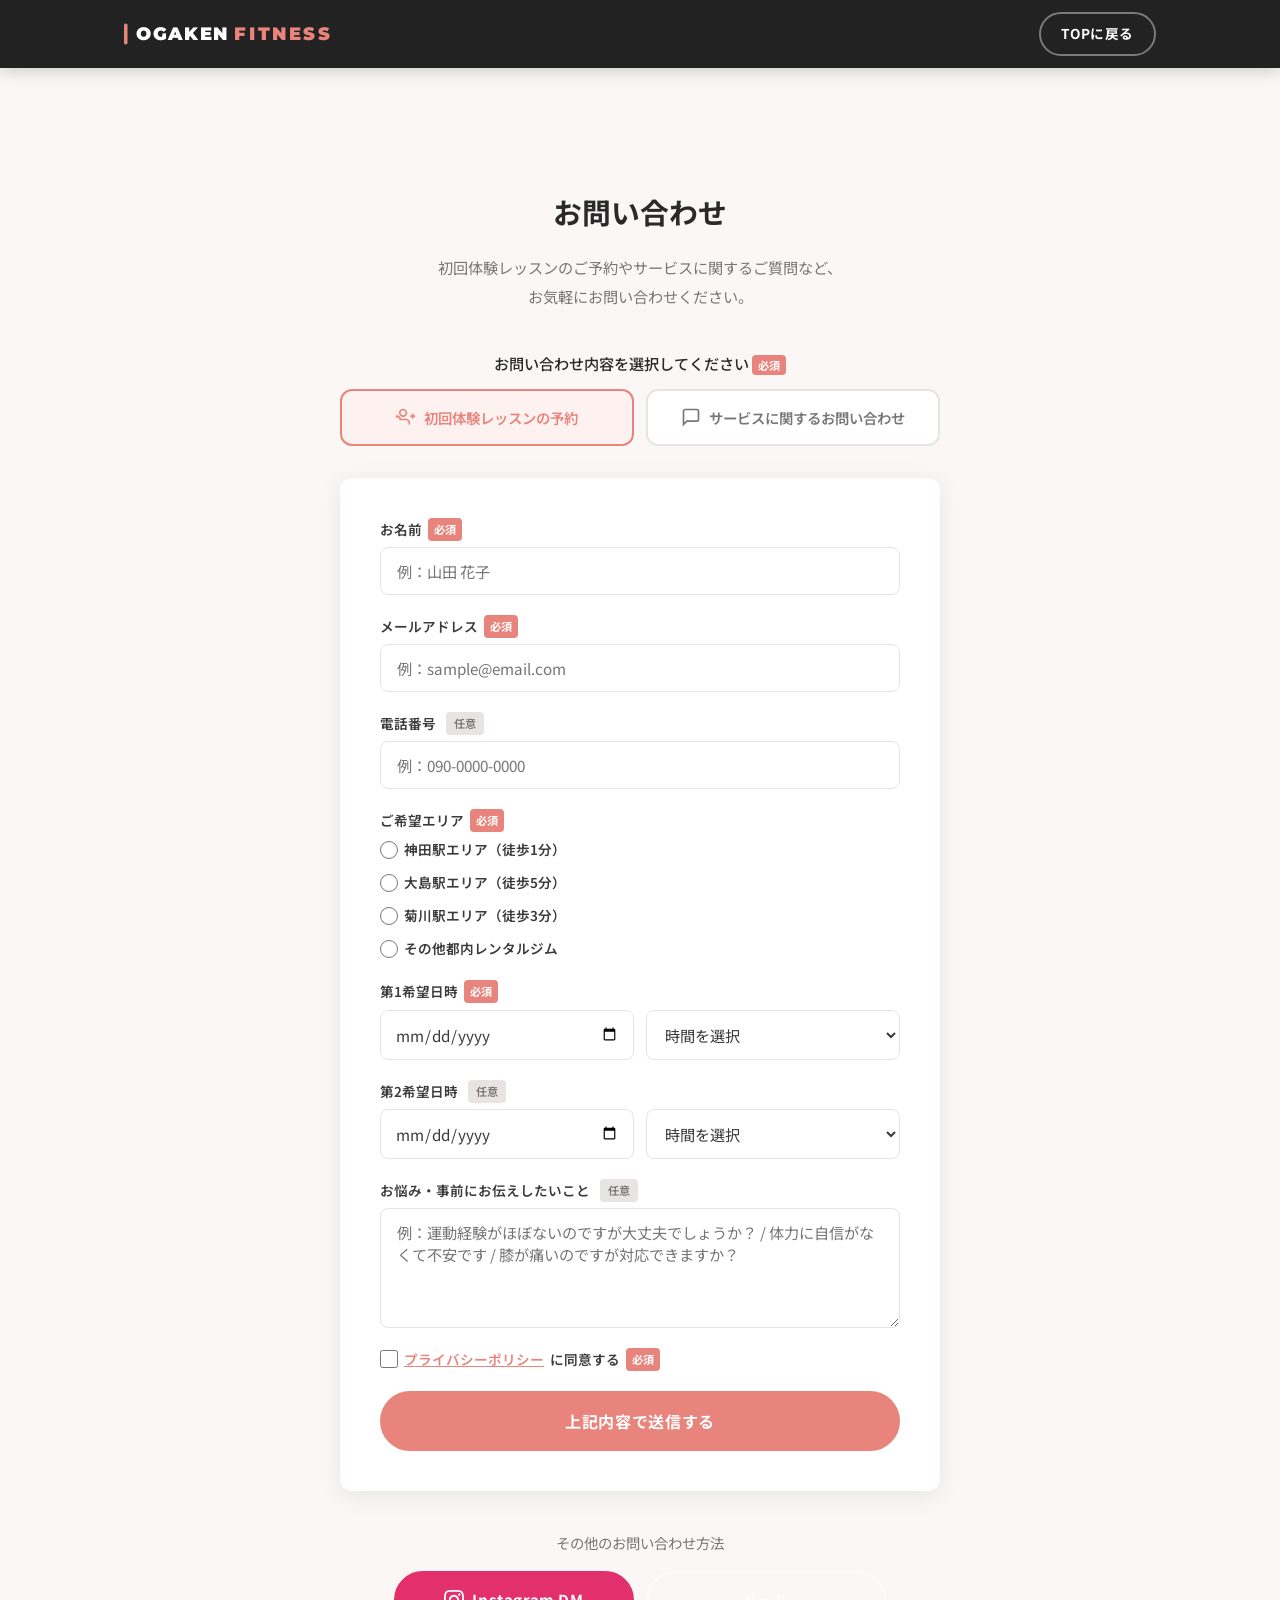
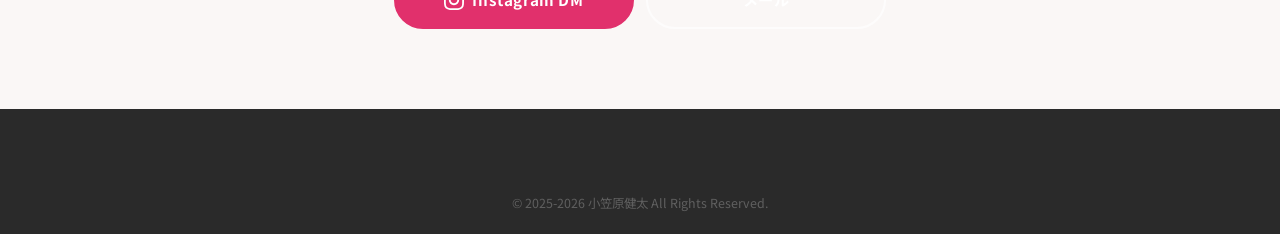
==== contact.html @ a2d095dd "お問い合わせページを専用ページに分離、TOPページはボタンのみに簡素化 - contact.html新規作成（タブ切替式：初回体験予約/一般問い合わせ） - TOPページのフォームをInstagram" ====
<!DOCTYPE html>
<html lang="ja">
<head>
  <meta charset="UTF-8">
  <meta name="viewport" content="width=device-width, initial-scale=1.0">
  <meta name="description" content="OGAKEN FITNESSへのお問い合わせ・初回体験レッスンのご予約はこちらから。">
  <title>お問い合わせ | OGAKEN FITNESS</title>
  <link rel="icon" type="image/png" href="favicon.png">
  <link rel="preconnect" href="https://fonts.googleapis.com">
  <link rel="preconnect" href="https://fonts.gstatic.com" crossorigin>
  <link href="https://fonts.googleapis.com/css2?family=Montserrat:wght@400;600;700;900&family=Noto+Sans+JP:wght@300;400;500;700&display=swap" rel="stylesheet">
  <link rel="stylesheet" href="style.css">
</head>
<body>

  <!-- ========== HEADER ========== -->
  <header class="header header--sub" id="header">
    <div class="header__inner container">
      <a href="index.html" class="header__logo" aria-label="OGAKEN FITNESS">
        <svg class="header__logo-svg" viewBox="0 0 260 32" fill="none" xmlns="http://www.w3.org/2000/svg">
          <rect x="0" y="4" width="4" height="24" rx="2" fill="#E8847C"/>
          <text x="14" y="23" font-family="'Montserrat', sans-serif" font-weight="900" font-size="20" letter-spacing="1.5" fill="#ffffff">OGAKEN</text>
          <text x="126" y="23" font-family="'Montserrat', sans-serif" font-weight="900" font-size="20" letter-spacing="3" fill="#E8847C">FITNESS</text>
        </svg>
      </a>
      <a href="index.html" class="btn btn--outline header__cta">TOPに戻る</a>
    </div>
  </header>

  <!-- ========== MAIN ========== -->
  <main class="contact-page">
    <div class="container">
      <h1 class="contact-page__title">お問い合わせ</h1>
      <p class="contact-page__lead">初回体験レッスンのご予約やサービスに関するご質問など、<br>お気軽にお問い合わせください。</p>

      <!-- Inquiry type selector -->
      <div class="contact-page__selector">
        <p class="contact-page__selector-label">お問い合わせ内容を選択してください <span class="required">必須</span></p>
        <div class="contact-page__tabs">
          <button class="contact-tab active" data-target="form-trial">
            <svg viewBox="0 0 24 24" fill="none" stroke="currentColor" stroke-width="2" width="20" height="20"><path d="M16 21v-2a4 4 0 00-4-4H5a4 4 0 00-4-4v2"/><circle cx="8.5" cy="7" r="4"/><line x1="20" y1="8" x2="20" y2="14"/><line x1="23" y1="11" x2="17" y2="11"/></svg>
            初回体験レッスンの予約
          </button>
          <button class="contact-tab" data-target="form-inquiry">
            <svg viewBox="0 0 24 24" fill="none" stroke="currentColor" stroke-width="2" width="20" height="20"><path d="M21 15a2 2 0 01-2 2H7l-4 4V5a2 2 0 012-2h14a2 2 0 012 2z"/></svg>
            サービスに関するお問い合わせ
          </button>
        </div>
      </div>

      <!-- Form A: Trial Reservation -->
      <div class="contact-page__form-wrap" id="form-trial">
        <form class="contact-form" action="https://formsubmit.co/o.mnktr0211+biz@gmail.com" method="POST">
          <input type="hidden" name="_subject" value="【OGAKEN FITNESS】初回体験レッスンのご予約">
          <input type="hidden" name="_captcha" value="false">
          <input type="hidden" name="_template" value="table">
          <input type="text" name="_honey" style="display:none">
          <input type="hidden" name="_next" value="https://ogaken5211.github.io/ogaken-fitness/thanks.html">
          <input type="hidden" name="inquiry_type" value="初回体験レッスンの予約">

          <div class="form-group">
            <label for="trial-name">お名前 <span class="required">必須</span></label>
            <input type="text" id="trial-name" name="name" placeholder="例：山田 花子" required autocomplete="name">
          </div>
          <div class="form-group">
            <label for="trial-email">メールアドレス <span class="required">必須</span></label>
            <input type="email" id="trial-email" name="email" placeholder="例：sample@email.com" required autocomplete="email">
          </div>
          <div class="form-group">
            <label for="trial-tel">電話番号 <span class="optional">任意</span></label>
            <input type="tel" id="trial-tel" name="phone" placeholder="例：090-0000-0000" autocomplete="tel">
          </div>
          <div class="form-group">
            <label>ご希望エリア <span class="required">必須</span></label>
            <div class="form-radio-group">
              <label class="form-radio"><input type="radio" name="area" value="神田駅エリア（徒歩1分）" required> 神田駅エリア（徒歩1分）</label>
              <label class="form-radio"><input type="radio" name="area" value="大島駅エリア（徒歩5分）"> 大島駅エリア（徒歩5分）</label>
              <label class="form-radio"><input type="radio" name="area" value="菊川駅エリア（徒歩3分）"> 菊川駅エリア（徒歩3分）</label>
              <label class="form-radio"><input type="radio" name="area" value="その他都内レンタルジム"> その他都内レンタルジム</label>
            </div>
          </div>
          <div class="form-group">
            <label for="trial-date1">第1希望日時 <span class="required">必須</span></label>
            <div class="form-date-group">
              <input type="date" id="trial-date1" name="date_1st" required>
              <select name="time_1st" required>
                <option value="">時間を選択</option>
                <option value="09:00">09:00</option>
                <option value="10:00">10:00</option>
                <option value="11:00">11:00</option>
                <option value="12:00">12:00</option>
                <option value="13:00">13:00</option>
                <option value="14:00">14:00</option>
                <option value="15:00">15:00</option>
                <option value="16:00">16:00</option>
                <option value="17:00">17:00</option>
                <option value="18:00">18:00</option>
                <option value="19:00">19:00</option>
                <option value="20:00">20:00</option>
              </select>
            </div>
          </div>
          <div class="form-group">
            <label for="trial-date2">第2希望日時 <span class="optional">任意</span></label>
            <div class="form-date-group">
              <input type="date" id="trial-date2" name="date_2nd">
              <select name="time_2nd">
                <option value="">時間を選択</option>
                <option value="09:00">09:00</option>
                <option value="10:00">10:00</option>
                <option value="11:00">11:00</option>
                <option value="12:00">12:00</option>
                <option value="13:00">13:00</option>
                <option value="14:00">14:00</option>
                <option value="15:00">15:00</option>
                <option value="16:00">16:00</option>
                <option value="17:00">17:00</option>
                <option value="18:00">18:00</option>
                <option value="19:00">19:00</option>
                <option value="20:00">20:00</option>
              </select>
            </div>
          </div>
          <div class="form-group">
            <label for="trial-message">お悩み・事前にお伝えしたいこと <span class="optional">任意</span></label>
            <textarea id="trial-message" name="message" rows="4" placeholder="例：運動経験がほぼないのですが大丈夫でしょうか？ / 体力に自信がなくて不安です / 膝が痛いのですが対応できますか？"></textarea>
          </div>
          <div class="form-group">
            <label class="form-checkbox">
              <input type="checkbox" required>
              <a href="privacy.html" target="_blank">プライバシーポリシー</a>に同意する <span class="required">必須</span>
            </label>
          </div>
          <button type="submit" class="btn btn--primary btn--full btn--lg">上記内容で送信する</button>
        </form>
      </div>

      <!-- Form B: General Inquiry -->
      <div class="contact-page__form-wrap" id="form-inquiry" style="display:none;">
        <form class="contact-form" action="https://formsubmit.co/o.mnktr0211+biz@gmail.com" method="POST">
          <input type="hidden" name="_subject" value="【OGAKEN FITNESS】サービスに関するお問い合わせ">
          <input type="hidden" name="_captcha" value="false">
          <input type="hidden" name="_template" value="table">
          <input type="text" name="_honey" style="display:none">
          <input type="hidden" name="_next" value="https://ogaken5211.github.io/ogaken-fitness/thanks.html">
          <input type="hidden" name="inquiry_type" value="サービスに関するお問い合わせ">

          <div class="form-group">
            <label for="inq-name">お名前 <span class="required">必須</span></label>
            <input type="text" id="inq-name" name="name" placeholder="例：山田 花子" required autocomplete="name">
          </div>
          <div class="form-group">
            <label for="inq-email">メールアドレス <span class="required">必須</span></label>
            <input type="email" id="inq-email" name="email" placeholder="例：sample@email.com" required autocomplete="email">
          </div>
          <div class="form-group">
            <label for="inq-tel">電話番号 <span class="optional">任意</span></label>
            <input type="tel" id="inq-tel" name="phone" placeholder="例：090-0000-0000" autocomplete="tel">
          </div>
          <div class="form-group">
            <label for="inq-message">お問い合わせ内容 <span class="required">必須</span></label>
            <textarea id="inq-message" name="message" rows="6" placeholder="ご質問やご相談の内容をご記入ください。" required></textarea>
          </div>
          <div class="form-group">
            <label class="form-checkbox">
              <input type="checkbox" required>
              <a href="privacy.html" target="_blank">プライバシーポリシー</a>に同意する <span class="required">必須</span>
            </label>
          </div>
          <button type="submit" class="btn btn--primary btn--full btn--lg">上記内容で送信する</button>
        </form>
      </div>

      <!-- Other contact methods -->
      <div class="contact-page__other">
        <p>その他のお問い合わせ方法</p>
        <div class="contact-page__other-buttons">
          <a href="https://www.instagram.com/ogaken_fitness" target="_blank" rel="noopener noreferrer" class="btn btn--instagram">
            <svg viewBox="0 0 24 24" fill="currentColor" aria-hidden="true" width="18" height="18"><path d="M12 2.163c3.204 0 3.584.012 4.85.07 3.252.148 4.771 1.691 4.919 4.919.058 1.265.069 1.645.069 4.849 0 3.205-.012 3.584-.069 4.849-.149 3.225-1.664 4.771-4.919 4.919-1.266.058-1.644.07-4.85.07-3.204 0-3.584-.012-4.849-.07-3.26-.149-4.771-1.699-4.919-4.92-.058-1.265-.07-1.644-.07-4.849 0-3.204.013-3.583.07-4.849.149-3.227 1.664-4.771 4.919-4.919 1.266-.057 1.645-.069 4.849-.069zm0-2.163c-3.259 0-3.667.014-4.947.072-4.358.2-6.78 2.618-6.98 6.98-.059 1.281-.073 1.689-.073 4.948 0 3.259.014 3.668.072 4.948.2 4.358 2.618 6.78 6.98 6.98 1.281.058 1.689.072 4.948.072 3.259 0 3.668-.014 4.948-.072 4.354-.2 6.782-2.618 6.979-6.98.059-1.28.073-1.689.073-4.948 0-3.259-.014-3.667-.072-4.947-.196-4.354-2.617-6.78-6.979-6.98-1.281-.059-1.69-.073-4.949-.073zm0 5.838c-3.403 0-6.162 2.759-6.162 6.162s2.759 6.163 6.162 6.163 6.162-2.759 6.162-6.163c0-3.403-2.759-6.162-6.162-6.162zm0 10.162c-2.209 0-4-1.79-4-4 0-2.209 1.791-4 4-4s4 1.791 4 4c0 2.21-1.791 4-4 4zm6.406-11.845c-.796 0-1.441.645-1.441 1.44s.645 1.44 1.441 1.44c.795 0 1.439-.645 1.439-1.44s-.644-1.44-1.439-1.44z"/></svg>
            Instagram DM
          </a>
          <a href="mailto:o.mnktr0211+biz@gmail.com" class="btn btn--outline">
            メール
          </a>
        </div>
      </div>
    </div>
  </main>

  <!-- ========== FOOTER ========== -->
  <footer class="footer">
    <div class="container">
      <div class="footer__bottom">
        <p>&copy; 2025-2026 小笠原健太 All Rights Reserved.</p>
      </div>
    </div>
  </footer>

  <script>
  // Tab switching for contact forms
  document.querySelectorAll('.contact-tab').forEach(function(tab) {
    tab.addEventListener('click', function() {
      document.querySelectorAll('.contact-tab').forEach(function(t) { t.classList.remove('active'); });
      tab.classList.add('active');
      document.querySelectorAll('.contact-page__form-wrap').forEach(function(f) { f.style.display = 'none'; });
      document.getElementById(tab.dataset.target).style.display = 'block';
    });
  });
  </script>

</body>
</html>
---- style.css ----
/* =============================================
   OGAKEN FITNESS – style.css
   Main color: #E8847C (dusty rose)
   ============================================= */

/* ---------- CSS Variables ---------- */
:root {
  --clr-main:    #E8847C;
  --clr-main-d:  #d4716a;
  --clr-main-l:  #fdf2f0;
  --clr-dark:    #2a2a2a;
  --clr-text:    #3a3a3a;
  --clr-sub:     #777777;
  --clr-border:  #e8e4e3;
  --clr-bg:      #faf7f6;
  --clr-white:   #ffffff;
  --clr-ig:      #e1306c;

  --ff-en:  'Montserrat', sans-serif;
  --ff-ja:  'Noto Sans JP', sans-serif;

  --radius: 12px;
  --shadow: 0 4px 24px rgba(0,0,0,.08);
  --shadow-hover: 0 8px 32px rgba(0,0,0,.14);

  --transition: .25s ease;
}

/* ---------- Reset ---------- */
*, *::before, *::after { box-sizing: border-box; margin: 0; padding: 0; }
html { scroll-behavior: smooth; font-size: 16px; overflow-x: hidden; }
body {
  font-family: var(--ff-ja);
  color: var(--clr-text);
  line-height: 1.7;
  background: var(--clr-white);
  overflow-x: hidden;
}
img { max-width: 100%; display: block; }
a { color: inherit; text-decoration: none; }
ul { list-style: none; }
button { cursor: pointer; border: none; background: none; font-family: var(--ff-ja); }

/* ---------- Container ---------- */
.container {
  max-width: 1080px;
  margin: 0 auto;
  padding: 0 24px;
}

/* ---------- Buttons ---------- */
.btn {
  display: inline-flex;
  align-items: center;
  justify-content: center;
  gap: 8px;
  padding: 14px 32px;
  border-radius: 50px;
  font-family: var(--ff-ja);
  font-weight: 700;
  font-size: .95rem;
  letter-spacing: .04em;
  transition: all var(--transition);
  cursor: pointer;
  border: 2px solid transparent;
  white-space: nowrap;
}
.btn--lg { padding: 16px 40px; font-size: 1rem; }
.btn--full { width: 100%; }

.btn--primary {
  background: var(--clr-main);
  color: var(--clr-white);
  border-color: var(--clr-main);
}
.btn--primary:hover {
  background: var(--clr-main-d);
  border-color: var(--clr-main-d);
  transform: translateY(-2px);
  box-shadow: 0 6px 20px rgba(232,132,124,.4);
}

.btn--outline {
  background: transparent;
  color: var(--clr-white);
  border-color: rgba(255,255,255,.7);
}
.btn--outline:hover {
  background: rgba(255,255,255,.15);
  border-color: var(--clr-white);
}

.btn--instagram {
  background: var(--clr-ig);
  color: var(--clr-white);
  border-color: var(--clr-ig);
}
.btn--instagram:hover {
  background: #c1255a;
  border-color: #c1255a;
  transform: translateY(-2px);
  box-shadow: 0 6px 20px rgba(225,48,108,.4);
}
.btn--instagram svg { width: 20px; height: 20px; flex-shrink: 0; }

/* ---------- Section Base ---------- */
.section { padding: 96px 0; }
.section:nth-child(even) { background: var(--clr-bg); }

.section-head {
  text-align: center;
  margin-bottom: 56px;
}
.section-head__en {
  display: block;
  font-family: var(--ff-en);
  font-weight: 700;
  font-size: .78rem;
  letter-spacing: .18em;
  color: var(--clr-main);
  margin-bottom: 10px;
}
.section-head__ja {
  font-size: 1.9rem;
  font-weight: 700;
  letter-spacing: .04em;
  position: relative;
  display: inline-block;
}
.section-head__ja::after {
  content: '';
  display: block;
  width: 40px;
  height: 3px;
  background: var(--clr-main);
  margin: 12px auto 0;
  border-radius: 2px;
}

.section-lead {
  text-align: center;
  color: var(--clr-sub);
  font-size: .98rem;
  line-height: 1.9;
  margin-bottom: 48px;
  margin-top: -32px;
}

/* ---------- Animations ---------- */
.fade-in, .fade-up {
  opacity: 0;
  transition: opacity .7s ease, transform .7s ease;
}
.fade-in { transform: translateY(0); }
.fade-up { transform: translateY(32px); }
.fade-in.is-visible, .fade-up.is-visible { opacity: 1; transform: translateY(0); }

.delay-1 { transition-delay: .1s; }
.delay-2 { transition-delay: .2s; }
.delay-3 { transition-delay: .3s; }
.delay-4 { transition-delay: .4s; }

/* =============================================
   HEADER
   ============================================= */
.header {
  position: fixed;
  top: 0; left: 0; right: 0;
  z-index: 100;
  background: transparent;
  transition: background var(--transition), box-shadow var(--transition);
}
.header.scrolled {
  background: rgba(26,26,26,.96);
  backdrop-filter: blur(8px);
  box-shadow: 0 2px 16px rgba(0,0,0,.2);
}
.header__inner {
  display: flex;
  align-items: center;
  height: 68px;
  gap: 32px;
}
.header__logo {
  display: flex;
  align-items: center;
  flex-shrink: 0;
}
.header__logo-svg {
  height: 28px;
  width: auto;
}

.header__nav { margin-left: auto; }
.header__nav ul {
  display: flex;
  gap: 20px;
}
.header__nav a {
  font-size: .82rem;
  font-weight: 500;
  color: rgba(255,255,255,.85);
  letter-spacing: .04em;
  transition: color var(--transition);
}
.header__nav a:hover { color: var(--clr-main); }

.header__cta { margin-left: 12px; padding: 10px 18px; font-size: .82rem; }

.header__ig {
  display: flex;
  align-items: center;
  justify-content: center;
  width: 36px;
  height: 36px;
  border-radius: 50%;
  color: rgba(255,255,255,.75);
  transition: all var(--transition);
  flex-shrink: 0;
}
.header__ig:hover {
  color: var(--clr-white);
  background: rgba(225,48,108,.3);
}
.header__ig svg { width: 20px; height: 20px; }

.hamburger {
  display: none;
  flex-direction: column;
  gap: 5px;
  margin-left: auto;
  padding: 4px;
}
.hamburger span {
  display: block;
  width: 24px;
  height: 2px;
  background: var(--clr-white);
  border-radius: 2px;
  transition: all var(--transition);
}
.hamburger.active span:nth-child(1) { transform: translateY(7px) rotate(45deg); }
.hamburger.active span:nth-child(2) { opacity: 0; }
.hamburger.active span:nth-child(3) { transform: translateY(-7px) rotate(-45deg); }

/* Mobile Menu */
.mobile-menu {
  position: fixed;
  top: 0; right: -100%;
  width: 280px;
  height: 100vh;
  background: var(--clr-dark);
  z-index: 200;
  padding: 80px 32px 40px;
  transition: right .35s ease;
  display: flex;
  flex-direction: column;
}
.mobile-menu.open { right: 0; }
.mobile-menu ul { display: flex; flex-direction: column; gap: 8px; }
.mobile-menu a {
  display: block;
  color: var(--clr-white);
  font-size: 1rem;
  font-weight: 500;
  padding: 12px 0;
  border-bottom: 1px solid rgba(255,255,255,.08);
  transition: color var(--transition);
}
.mobile-menu a:hover { color: var(--clr-main); }
.mobile-menu__close {
  position: absolute;
  top: 20px; right: 20px;
  color: var(--clr-white);
  font-size: 1.2rem;
  padding: 8px;
  transition: color var(--transition);
}
.mobile-menu__close:hover { color: var(--clr-main); }

.overlay {
  position: fixed;
  inset: 0;
  background: rgba(0,0,0,.5);
  z-index: 150;
  opacity: 0;
  pointer-events: none;
  transition: opacity var(--transition);
}
.overlay.active { opacity: 1; pointer-events: auto; }

/* =============================================
   HERO
   ============================================= */
.hero {
  position: relative;
  min-height: 100vh;
  display: flex;
  align-items: center;
  background: #1e1a19;
  overflow: hidden;
}

/* --- Background layer --- */
.hero__bg {
  position: absolute;
  inset: 0;
  z-index: 0;
  pointer-events: none;
}
.hero__bg-dots {
  position: absolute;
  inset: 0;
  background-image: radial-gradient(rgba(255,255,255,.045) 1.5px, transparent 1.5px);
  background-size: 28px 28px;
}
.hero__bg-ghost {
  position: absolute;
  left: -1%;
  bottom: -14%;
  font-family: var(--ff-en);
  font-weight: 900;
  font-size: 28vw;
  color: transparent;
  -webkit-text-stroke: 2px rgba(255,255,255,.032);
  letter-spacing: .06em;
  line-height: 1;
  user-select: none;
  white-space: nowrap;
}

/* --- Right coral panel --- */
.hero__panel {
  position: absolute;
  right: 0;
  top: 0;
  bottom: 0;
  width: 48%;
  clip-path: polygon(10% 0, 100% 0, 100% 100%, 0% 100%);
  z-index: 1;
  overflow: hidden;
}
.hero__panel::before {
  content: '';
  position: absolute;
  inset: 0;
  background: linear-gradient(to right, rgba(30,26,25,.6) 0%, transparent 50%);
  z-index: 1;
  pointer-events: none;
}
.hero__panel-img {
  width: 100%;
  height: 100%;
  object-fit: cover;
  object-position: 30% center;
}

/* --- Main content (left side) --- */
.hero__body {
  position: relative;
  z-index: 2;
  width: 100%;
  max-width: 1080px;
  margin: 0 auto;
  padding: 0 24px;
}
.hero__content {
  max-width: 510px;
  padding: 140px 0 80px;
}
.hero__eyebrow {
  display: flex;
  align-items: center;
  gap: 12px;
  font-family: var(--ff-en);
  font-size: .72rem;
  font-weight: 700;
  letter-spacing: .2em;
  color: var(--clr-main);
  text-transform: uppercase;
  margin-bottom: 28px;
}
.hero__eyebrow-bar {
  display: block;
  width: 28px;
  height: 2px;
  background: var(--clr-main);
  flex-shrink: 0;
}
.hero__title {
  display: flex;
  flex-direction: column;
  font-size: clamp(2.5rem, 4.8vw, 3.9rem);
  font-weight: 900;
  color: var(--clr-white);
  line-height: 1.2;
  letter-spacing: .02em;
  margin-bottom: 28px;
}
/* Title lines slide in from left */
.hero__tl {
  display: block;
}
.hero__tl.fade-in {
  transform: translateX(-36px);
}
.hero__tl.fade-in.is-visible {
  transform: translateX(0);
}
.hero__title em {
  font-style: normal;
  color: var(--clr-main);
}
.hero__message {
  margin-bottom: 36px;
}
.hero__message p {
  font-size: 1.05rem;
  color: rgba(255,255,255,.8);
  font-weight: 400;
  margin-bottom: 10px;
}
.hero__message strong { color: var(--clr-white); font-weight: 700; }
.hero__message-tag {
  display: inline-block;
  font-size: .8rem;
  font-weight: 700;
  letter-spacing: .08em;
  color: var(--clr-main);
  border: 1.5px solid rgba(232,132,124,.5);
  border-radius: 50px;
  padding: 5px 16px;
}
.hero__actions {
  display: flex;
  gap: 14px;
  flex-wrap: wrap;
  margin-bottom: 40px;
}
/* Inline KPI stats row */
.hero__kpis {
  display: flex;
  align-items: center;
  padding-top: 28px;
  border-top: 1px solid rgba(255,255,255,.1);
}
.hero__kpi {
  flex: 1;
  padding: 0 20px;
  display: flex;
  flex-direction: column;
  gap: 4px;
}
.hero__kpi:first-child { padding-left: 0; }
.hero__kpi b {
  font-family: var(--ff-en);
  font-weight: 900;
  font-size: 1.5rem;
  color: var(--clr-main);
  line-height: 1;
}
.hero__kpi b small { font-size: .85rem; }
.hero__kpi span {
  font-size: .68rem;
  color: rgba(255,255,255,.4);
  letter-spacing: .03em;
}
.hero__kpi-sep {
  width: 1px;
  height: 32px;
  background: rgba(255,255,255,.1);
  flex-shrink: 0;
}

/* --- Scroll indicator --- */
.hero__scroll-indicator {
  position: absolute;
  bottom: 40px;
  left: 50%;
  transform: translateX(-50%);
  display: flex;
  flex-direction: column;
  align-items: center;
  gap: 8px;
  color: rgba(255,255,255,.3);
  font-family: var(--ff-en);
  font-size: .62rem;
  letter-spacing: .15em;
  z-index: 3;
}
.hero__scroll-line {
  width: 1px;
  height: 40px;
  background: linear-gradient(to bottom, rgba(232,132,124,.55), transparent);
  animation: scrollPulse 1.8s ease infinite;
}
@keyframes scrollPulse {
  0%, 100% { opacity: 1; }
  50% { opacity: .25; }
}

/* =============================================
   NUMBERS
   ============================================= */
.numbers {
  background: var(--clr-dark);
  padding: 48px 0;
}
.numbers__grid {
  display: grid;
  grid-template-columns: repeat(4, 1fr);
  gap: 1px;
  background: rgba(255,255,255,.08);
}
.numbers__item {
  background: var(--clr-dark);
  padding: 32px 24px;
  text-align: center;
}
.numbers__val {
  display: block;
  font-family: var(--ff-en);
  font-weight: 900;
  font-size: 2.4rem;
  color: var(--clr-main);
  line-height: 1;
  margin-bottom: 8px;
}
.numbers__val small { font-size: 1.2rem; }
.numbers__item p {
  font-size: .8rem;
  color: rgba(255,255,255,.5);
  letter-spacing: .04em;
}

/* =============================================
   FEATURES
   ============================================= */
.features {
  display: grid;
  grid-template-columns: repeat(2, 1fr);
  gap: 24px;
}
.feature-card {
  background: var(--clr-white);
  border: 1px solid var(--clr-border);
  border-radius: var(--radius);
  padding: 36px 32px;
  transition: all var(--transition);
}
.feature-card:hover {
  border-color: var(--clr-main);
  box-shadow: var(--shadow-hover);
  transform: translateY(-4px);
}
.feature-card__icon {
  width: 52px;
  height: 52px;
  background: var(--clr-main-l);
  border-radius: 12px;
  display: flex;
  align-items: center;
  justify-content: center;
  margin-bottom: 20px;
  color: var(--clr-main);
}
.feature-card__icon svg { width: 26px; height: 26px; }
.feature-card h3 {
  font-size: 1.05rem;
  font-weight: 700;
  margin-bottom: 12px;
  letter-spacing: .02em;
}
.feature-card p {
  font-size: .9rem;
  color: var(--clr-sub);
  line-height: 1.8;
}

/* =============================================
   PROFILE
   ============================================= */
.profile { background: var(--clr-main-l); }
.profile__inner {
  display: grid;
  grid-template-columns: 340px 1fr;
  gap: 64px;
  align-items: start;
}
.profile__img-wrap {
  width: 280px;
  height: 280px;
  border-radius: 50%;
  overflow: hidden;
  border: 4px solid var(--clr-main);
  margin: 0 auto;
}
.profile__img {
  width: 100%;
  height: 100%;
  object-fit: cover;
  object-position: center 20%;
  display: block;
}

.profile__name-block { margin-bottom: 24px; }
.profile__name {
  font-size: 2rem;
  font-weight: 700;
  letter-spacing: .04em;
  margin-bottom: 6px;
}
.profile__title {
  font-size: .85rem;
  color: var(--clr-main);
  font-weight: 600;
  letter-spacing: .06em;
  background: var(--clr-main-l);
  padding: 4px 12px;
  border-radius: 50px;
}
.profile__bio {
  font-size: .95rem;
  line-height: 1.9;
  color: var(--clr-sub);
  margin-bottom: 16px;
}
.profile__bio strong { color: var(--clr-text); font-weight: 700; }

.profile__specs {
  background: var(--clr-bg);
  border-radius: var(--radius);
  padding: 24px;
  margin: 24px 0 28px;
  display: flex;
  flex-direction: column;
  gap: 12px;
}
.profile__spec {
  display: flex;
  gap: 16px;
  font-size: .9rem;
}
.profile__spec dt {
  min-width: 100px;
  color: var(--clr-sub);
  font-weight: 500;
  flex-shrink: 0;
}
.profile__spec dd { font-weight: 500; }

/* Profile story block */
.profile__story {
  margin: 20px 0 24px;
  border-left: 3px solid var(--clr-main);
  padding-left: 20px;
}
.profile__story-lead {
  font-size: .82rem;
  font-weight: 700;
  color: var(--clr-main);
  letter-spacing: .06em;
  text-transform: uppercase;
  margin-bottom: 12px;
}
.profile__story-quote {
  margin-top: 16px;
  font-size: 1rem;
  font-weight: 700;
  color: var(--clr-text);
  background: var(--clr-main-l);
  border-radius: 8px;
  padding: 14px 18px;
  line-height: 1.7;
}

.profile__sns-link {
  display: inline-flex;
  align-items: center;
  gap: 8px;
  color: var(--clr-ig);
  font-weight: 700;
  font-size: .9rem;
  transition: opacity var(--transition);
}
.profile__sns-link:hover { opacity: .75; }
.profile__sns-link svg { width: 20px; height: 20px; }

/* =============================================
   RESULTS
   ============================================= */
.results { background: var(--clr-bg); }
.results__grid {
  display: grid;
  grid-template-columns: repeat(2, 1fr);
  gap: 24px;
  margin-bottom: 24px;
}
.result-card {
  background: var(--clr-white);
  border-radius: var(--radius);
  padding: 40px;
  box-shadow: var(--shadow);
  transition: all var(--transition);
  position: relative;
  overflow: hidden;
}
.result-card::before {
  content: '';
  position: absolute;
  top: 0; left: 0;
  width: 4px;
  height: 100%;
  background: var(--clr-main);
}
.result-card:hover { transform: translateY(-4px); box-shadow: var(--shadow-hover); }
.result-card__tag {
  display: inline-block;
  font-family: var(--ff-en);
  font-size: .72rem;
  font-weight: 700;
  letter-spacing: .12em;
  color: var(--clr-main);
  background: var(--clr-main-l);
  padding: 4px 10px;
  border-radius: 4px;
  margin-bottom: 12px;
}
.result-card__client {
  font-size: .9rem;
  font-weight: 700;
  margin-bottom: 20px;
  color: var(--clr-sub);
}
.result-card__achievement {
  display: flex;
  align-items: baseline;
  gap: 4px;
  margin-bottom: 8px;
}
.result-card__num {
  font-family: var(--ff-en);
  font-weight: 900;
  font-size: 3.5rem;
  color: var(--clr-main);
  line-height: 1;
}
.result-card__unit {
  font-family: var(--ff-en);
  font-weight: 700;
  font-size: 1.4rem;
  color: var(--clr-main);
}
.result-card__period {
  font-size: .8rem;
  color: var(--clr-sub);
  margin-bottom: 20px;
  padding-bottom: 20px;
  border-bottom: 1px solid var(--clr-border);
}
.result-card p {
  font-size: .88rem;
  color: var(--clr-sub);
  line-height: 1.8;
}
.results__disclaimer {
  text-align: center;
  font-size: .8rem;
  color: #aaa;
}

/* =============================================
   VOICE
   ============================================= */
.voice { background: var(--clr-white); }
.voice__grid {
  display: grid;
  grid-template-columns: repeat(3, 1fr);
  gap: 24px;
  margin-bottom: 24px;
}
.voice-card {
  background: var(--clr-bg);
  border-radius: var(--radius);
  padding: 32px 28px;
  border: 1px solid var(--clr-border);
  display: flex;
  flex-direction: column;
  gap: 16px;
  transition: all var(--transition);
}
.voice-card:hover {
  border-color: var(--clr-main);
  box-shadow: var(--shadow);
  background: var(--clr-white);
}
.voice-card__stars {
  color: #f5a623;
  font-size: 1rem;
  letter-spacing: 2px;
}
.voice-card__text {
  font-size: .9rem;
  line-height: 1.85;
  color: var(--clr-sub);
  flex: 1;
  position: relative;
  padding-top: 4px;
}
.voice-card__text::before {
  content: '\201C';
  font-size: 3rem;
  color: var(--clr-main);
  opacity: .25;
  position: absolute;
  top: -12px;
  left: -8px;
  font-family: Georgia, serif;
  line-height: 1;
}
.voice-card__client {
  display: flex;
  flex-direction: row;
  align-items: center;
  gap: 12px;
  padding-top: 16px;
  border-top: 1px solid var(--clr-border);
}
.voice-card__avatar {
  flex-shrink: 0;
  width: 40px;
  height: 40px;
  border-radius: 50%;
  overflow: hidden;
}
.voice-card__avatar svg {
  width: 100%;
  height: 100%;
}
.voice-card__info {
  display: flex;
  flex-direction: column;
  gap: 2px;
}
.voice-card__name {
  font-weight: 700;
  font-size: .9rem;
}
.voice-card__period {
  font-size: .78rem;
  color: var(--clr-main);
}

/* =============================================
   PLANS
   ============================================= */
.plans { background: var(--clr-white); }
.plans-block {
  margin-bottom: 48px;
  background: var(--clr-bg);
  border-radius: var(--radius);
  padding: 40px;
}
.plans-block:last-of-type { margin-bottom: 0; }
.plans-block__header {
  margin-bottom: 28px;
}
.plans-block__step {
  display: inline-block;
  font-family: var(--ff-en);
  font-size: .72rem;
  font-weight: 700;
  letter-spacing: .12em;
  color: var(--clr-white);
  background: var(--clr-main);
  padding: 4px 12px;
  border-radius: 4px;
  margin-bottom: 10px;
}
.plans-block__header h3 {
  font-size: 1.25rem;
  font-weight: 700;
  margin-bottom: 6px;
}
.plans-block__header h3 span {
  font-size: 1rem;
  color: var(--clr-sub);
  font-weight: 400;
}
.plans-block__header p {
  font-size: .88rem;
  color: var(--clr-sub);
}

.plan-cards {
  display: grid;
  gap: 16px;
}
.plan-cards--2 { grid-template-columns: repeat(2, 1fr); }
.plan-cards--3 { grid-template-columns: repeat(3, 1fr); }

.plan-card {
  background: var(--clr-white);
  border-radius: var(--radius);
  padding: 28px;
  border: 2px solid var(--clr-border);
  position: relative;
  transition: all var(--transition);
}
.plan-card:hover { border-color: var(--clr-main); box-shadow: var(--shadow); }
.plan-card h4 {
  font-size: 1rem;
  font-weight: 700;
  margin-bottom: 8px;
}
.plan-card__area {
  font-size: .8rem;
  color: var(--clr-sub);
  margin-bottom: 16px;
  line-height: 1.5;
}
.plan-card__price {
  display: flex;
  align-items: baseline;
  gap: 4px;
  margin-bottom: 4px;
}
.plan-card__amount {
  font-family: var(--ff-en);
  font-weight: 900;
  font-size: 2.2rem;
  color: var(--clr-dark);
  line-height: 1;
}
.plan-card__tax { font-size: .85rem; color: var(--clr-sub); }
.plan-card__note { font-size: .8rem; color: var(--clr-sub); margin-top: 4px; }

.plan-card--accent {
  border-color: var(--clr-main);
  background: var(--clr-main-l);
}
.plan-card--accent .plan-card__amount { color: var(--clr-main); }

.plan-card--best {
  border-color: var(--clr-dark);
  background: var(--clr-dark);
}
.plan-card--best h4,
.plan-card--best .plan-card__note { color: rgba(255,255,255,.7); }
.plan-card--best .plan-card__amount { color: var(--clr-main); }
.plan-card--best .plan-card__tax { color: rgba(255,255,255,.6); }

.plan-card__badge {
  position: absolute;
  top: -12px;
  left: 20px;
  background: var(--clr-main);
  color: var(--clr-white);
  font-size: .72rem;
  font-weight: 700;
  letter-spacing: .06em;
  padding: 4px 12px;
  border-radius: 50px;
  font-family: var(--ff-en);
}
.plan-card--best .plan-card__badge { background: #FFD700; color: var(--clr-dark); }

.options-list {
  display: flex;
  flex-direction: column;
  gap: 12px;
}
.option-item {
  background: var(--clr-white);
  border-radius: var(--radius);
  padding: 20px 24px;
  display: grid;
  grid-template-columns: 1fr auto;
  grid-template-rows: auto auto;
  gap: 4px 16px;
  border: 1px solid var(--clr-border);
}
.option-item__name { font-weight: 700; font-size: .95rem; }
.option-item__price {
  grid-row: 1 / 3;
  align-self: center;
  font-family: var(--ff-en);
  font-weight: 900;
  font-size: 1.3rem;
  color: var(--clr-main);
  white-space: nowrap;
}
.option-item__note { font-size: .8rem; color: var(--clr-sub); }

.plans__cta { text-align: center; margin-top: 48px; }

/* =============================================
   HOW TO BUY
   ============================================= */
.howtobuy { background: var(--clr-bg); }
.howtobuy__steps {
  display: flex;
  align-items: center;
  gap: 0;
  background: var(--clr-white);
  border-radius: var(--radius);
  overflow: hidden;
  margin-bottom: 40px;
  box-shadow: var(--shadow);
}
.howtobuy__step {
  flex: 1;
  padding: 36px 28px;
  display: flex;
  gap: 16px;
  align-items: flex-start;
}
.howtobuy__step-num {
  font-family: var(--ff-en);
  font-weight: 900;
  font-size: 2rem;
  color: var(--clr-main);
  line-height: 1;
  flex-shrink: 0;
}
.howtobuy__step-body h3 {
  font-size: .95rem;
  font-weight: 700;
  margin-bottom: 6px;
}
.howtobuy__step-body p {
  font-size: .83rem;
  color: var(--clr-sub);
  line-height: 1.7;
}
.howtobuy__arrow {
  color: var(--clr-main);
  flex-shrink: 0;
  padding: 0 4px;
}
.howtobuy__arrow svg { width: 24px; height: 24px; }
.howtobuy__cta { text-align: center; }

/* =============================================
   FLOW
   ============================================= */
.flow { background: var(--clr-white); }
.flow__steps {
  display: grid;
  grid-template-columns: repeat(5, 1fr) ;
  gap: 0;
  align-items: stretch;
}
/* override: 5 steps + 4 connectors */
.flow__steps {
  display: flex;
  flex-wrap: wrap;
  gap: 0;
  justify-content: center;
}
.flow__step {
  flex: 1;
  min-width: 160px;
}
.flow__step-inner {
  background: var(--clr-bg);
  border-radius: var(--radius);
  padding: 32px 24px;
  height: 100%;
  text-align: center;
  transition: all var(--transition);
  border: 1px solid var(--clr-border);
}
.flow__step-inner:hover {
  border-color: var(--clr-main);
  box-shadow: var(--shadow);
  background: var(--clr-white);
}
.flow__num {
  font-family: var(--ff-en);
  font-weight: 900;
  font-size: .72rem;
  letter-spacing: .12em;
  color: var(--clr-main);
  margin-bottom: 12px;
}
.flow__icon {
  width: 48px;
  height: 48px;
  background: var(--clr-main-l);
  border-radius: 50%;
  display: flex;
  align-items: center;
  justify-content: center;
  margin: 0 auto 16px;
  color: var(--clr-main);
}
.flow__icon svg { width: 22px; height: 22px; }
.flow__step-inner h3 {
  font-size: .9rem;
  font-weight: 700;
  margin-bottom: 10px;
  letter-spacing: .02em;
}
.flow__step-inner p {
  font-size: .8rem;
  color: var(--clr-sub);
  line-height: 1.7;
}
.flow__connector {
  display: flex;
  align-items: center;
  justify-content: center;
  padding: 0 8px;
  color: var(--clr-main);
  font-size: 1.2rem;
  flex-shrink: 0;
}
.flow__connector::before {
  content: '→';
  font-weight: 700;
}

/* =============================================
   CONTACT
   ============================================= */
.contact { background: var(--clr-bg); }
.contact__buttons {
  display: flex;
  flex-direction: column;
  align-items: center;
  gap: 16px;
  max-width: 420px;
  margin: 0 auto;
}
.contact__buttons .btn {
  width: 100%;
  justify-content: center;
}
.contact__inner {
  display: grid;
  grid-template-columns: 1fr auto 1fr;
  gap: 48px;
  align-items: start;
  min-width: 0;
  max-width: 900px;
  margin: 0 auto;
}
.contact__sns h3,
.contact__form-wrap h3 {
  font-size: 1.1rem;
  font-weight: 700;
  margin-bottom: 16px;
}
.contact__sns p { font-size: .9rem; color: var(--clr-sub); margin-bottom: 24px; }

.contact__divider {
  display: flex;
  flex-direction: column;
  align-items: center;
  justify-content: center;
  height: 100%;
}
.contact__divider span {
  writing-mode: vertical-rl;
  font-size: .8rem;
  color: #bbb;
  position: relative;
  padding: 16px 0;
}
.contact__divider span::before,
.contact__divider span::after {
  content: '';
  position: absolute;
  left: 50%;
  transform: translateX(-50%);
  width: 1px;
  height: 48px;
  background: var(--clr-border);
}
.contact__divider span::before { top: 0; transform: translateX(-50%) translateY(-100%); }
.contact__divider span::after { bottom: 0; transform: translateX(-50%) translateY(100%); }

/* Form */
.contact-form { display: flex; flex-direction: column; gap: 20px; min-width: 0; }
.form-group { display: flex; flex-direction: column; gap: 6px; }
.form-group label {
  font-size: .85rem;
  font-weight: 600;
  color: var(--clr-text);
  display: flex;
  align-items: center;
  gap: 6px;
}
.required {
  font-size: .7rem;
  background: var(--clr-main);
  color: var(--clr-white);
  padding: 2px 6px;
  border-radius: 4px;
  font-weight: 700;
}
.form-group input,
.form-group select,
.form-group textarea {
  padding: 12px 16px;
  border: 1.5px solid var(--clr-border);
  border-radius: 8px;
  font-family: var(--ff-ja);
  font-size: .95rem;
  color: var(--clr-text);
  background: var(--clr-white);
  transition: border-color var(--transition), box-shadow var(--transition);
  outline: none;
  width: 100%;
}
.form-group input:focus,
.form-group select:focus,
.form-group textarea:focus {
  border-color: var(--clr-main);
  box-shadow: 0 0 0 3px rgba(232,132,124,.12);
}
.form-group textarea { resize: vertical; min-height: 120px; }

.form-success {
  text-align: center;
  padding: 40px;
  color: var(--clr-main);
}
.form-success svg { width: 48px; height: 48px; margin: 0 auto 16px; stroke: var(--clr-main); }
.form-success p { color: var(--clr-text); line-height: 1.8; }

/* =============================================
   FOOTER
   ============================================= */
.footer { background: var(--clr-dark); padding: 64px 0 0; }
.footer__inner {
  display: grid;
  grid-template-columns: 1fr auto;
  gap: 48px;
  padding-bottom: 48px;
  border-bottom: 1px solid rgba(255,255,255,.08);
}
.footer__logo {
  display: inline-flex;
  align-items: center;
  letter-spacing: .06em;
  margin-bottom: 16px;
}
.footer__logo-svg {
  height: 28px;
  width: auto;
}
.footer__brand p {
  font-size: .85rem;
  color: rgba(255,255,255,.5);
  margin-bottom: 4px;
}
.footer__sns {
  display: inline-flex;
  align-items: center;
  justify-content: center;
  width: 40px;
  height: 40px;
  background: rgba(255,255,255,.08);
  border-radius: 50%;
  margin-top: 16px;
  color: var(--clr-white);
  transition: background var(--transition);
}
.footer__sns:hover { background: var(--clr-ig); }
.footer__sns svg { width: 18px; height: 18px; }

.footer__nav ul { display: flex; flex-direction: column; gap: 8px; }
.footer__nav a {
  font-size: .85rem;
  color: rgba(255,255,255,.5);
  transition: color var(--transition);
}
.footer__nav a:hover { color: var(--clr-main); }
.footer__legal {
  margin-top: 16px;
  padding-top: 16px;
  border-top: 1px solid rgba(255,255,255,.1);
}

.footer__bottom {
  padding: 20px 0;
  text-align: center;
}
.footer__bottom p {
  font-size: .78rem;
  color: rgba(255,255,255,.25);
}

/* =============================================
   FLOATING CTA
   ============================================= */
.float-cta {
  position: fixed;
  bottom: 24px;
  right: 24px;
  z-index: 90;
  opacity: 0;
  transform: translateY(16px);
  transition: all var(--transition);
  pointer-events: none;
}
.float-cta.visible {
  opacity: 1;
  transform: translateY(0);
  pointer-events: auto;
}
.float-cta .btn {
  box-shadow: 0 4px 20px rgba(232,132,124,.5);
}

/* =============================================
   RESPONSIVE – Tablet
   ============================================= */
@media (max-width: 900px) {
  .header__nav,
  .header__cta { display: none; }
  .header__inner { gap: 16px; }
  .hamburger { display: flex; }
  .voice__grid { grid-template-columns: 1fr; }

  .features { grid-template-columns: 1fr; }
  .profile__inner { grid-template-columns: 1fr; gap: 40px; }
  .profile__img-wrap { max-width: 320px; }
  .results__grid { grid-template-columns: 1fr; }
  .plan-cards--3 { grid-template-columns: 1fr; }
  .plan-cards--2 { grid-template-columns: 1fr; }
  .contact__inner { grid-template-columns: 1fr; overflow: hidden; }
  .contact__sns, .contact__form-wrap { min-width: 0; overflow: hidden; }
  .contact__divider { flex-direction: row; height: auto; padding: 8px 0; }
  .contact__divider span { writing-mode: horizontal-tb; padding: 0 16px; }
  .contact__divider span::before,
  .contact__divider span::after { display: none; }
  .footer__inner { grid-template-columns: 1fr; }
  .numbers__grid { grid-template-columns: repeat(2, 1fr); }
  .howtobuy__steps { flex-direction: column; }
  .howtobuy__arrow { transform: rotate(90deg); }
  .flow__connector { display: none; }
  .flow__steps { flex-direction: column; gap: 12px; }
  .flow__step { min-width: auto; flex: 1 1 100%; }
}

/* =============================================
   RESPONSIVE – Mobile
   ============================================= */
@media (max-width: 600px) {
  .section { padding: 64px 0; }
  .section-head__ja { font-size: 1.5rem; }

  .hero__panel { display: none; }
  .hero__content { max-width: 100%; padding: 108px 0 64px; }
  .hero__title { font-size: 2.2rem; }
  .hero__actions { flex-direction: column; }
  .hero__actions .btn { width: 100%; justify-content: center; }
  .numbers__grid { grid-template-columns: repeat(2, 1fr); }
  .numbers__val { font-size: 1.8rem; }

  .flow__steps { flex-direction: column; }
  .flow__step { flex: 1 1 100%; }
  .flow__connector { display: none; }
  .plans-block { padding: 24px 20px; }
  .plan-card { padding: 24px 20px; }

  .section-lead { font-size: .9rem; }
  .float-cta { bottom: 16px; right: 16px; }
  .hero__bg-ghost { display: none; }
  .contact__inner { gap: 24px; }
  .contact__sns .btn,
  .contact__form-wrap .btn { white-space: normal; padding: 14px 20px; font-size: .9rem; max-width: 100%; }
}

/* =============================================
   LEGAL PAGES (特商法・プライバシーポリシー)
   ============================================= */
.header--sub {
  position: relative;
  background: rgba(26,26,26,.96);
  box-shadow: 0 2px 16px rgba(0,0,0,.2);
}
.header--sub .header__logo {
  color: var(--clr-white);
}
.header--sub .btn--outline {
  color: var(--clr-white);
  border-color: rgba(255,255,255,.4);
}
.header--sub .btn--outline:hover {
  background: var(--clr-main);
  border-color: var(--clr-main);
  color: var(--clr-white);
}
.header--sub .header__cta {
  display: inline-flex;
  margin-left: auto;
  padding: 8px 20px;
  font-size: .85rem;
}
.legal {
  padding: 120px 0 80px;
  min-height: 60vh;
}
.legal__title {
  font-size: 1.8rem;
  font-weight: 700;
  margin-bottom: 40px;
  padding-bottom: 16px;
  border-bottom: 2px solid var(--clr-main);
}
.legal__intro {
  margin-bottom: 40px;
  line-height: 1.9;
  color: var(--clr-sub);
}
.legal__table {
  width: 100%;
  border-collapse: collapse;
  margin-bottom: 40px;
}
.legal__table th,
.legal__table td {
  padding: 16px 20px;
  border-bottom: 1px solid var(--clr-border);
  text-align: left;
  vertical-align: top;
  line-height: 1.8;
}
.legal__table th {
  width: 180px;
  font-weight: 600;
  background: var(--clr-bg);
  white-space: nowrap;
}
.legal__table td a {
  color: var(--clr-main);
  text-decoration: underline;
}
.legal__table td small {
  display: block;
  margin-top: 4px;
  color: var(--clr-sub);
  font-size: .85rem;
}
.legal__section {
  margin-bottom: 32px;
}
.legal__section h2 {
  font-size: 1.1rem;
  font-weight: 700;
  margin-bottom: 12px;
  color: var(--clr-dark);
}
.legal__section p {
  line-height: 1.9;
  margin-bottom: 8px;
}
.legal__section ul {
  margin: 8px 0 0 20px;
  list-style: disc;
  line-height: 1.9;
}
.legal__section a {
  color: var(--clr-main);
  text-decoration: underline;
}
.legal__date {
  margin-top: 40px;
  color: var(--clr-sub);
  font-size: .9rem;
}

@media (max-width: 600px) {
  .legal { padding: 100px 0 60px; }
  .legal__title { font-size: 1.4rem; }
  .legal__table th {
    display: block;
    width: 100%;
    padding: 12px 16px 4px;
  }
  .legal__table td {
    display: block;
    padding: 4px 16px 12px;
  }
}

/* ---------- Contact Page ---------- */
.contact-page {
  padding: 120px 0 80px;
  background: var(--clr-bg);
  min-height: 100vh;
}
.contact-page__title {
  text-align: center;
  font-size: 1.8rem;
  font-weight: 700;
  color: var(--clr-dark);
  margin-bottom: 16px;
}
.contact-page__lead {
  text-align: center;
  color: var(--clr-sub);
  font-size: .95rem;
  line-height: 1.9;
  margin-bottom: 40px;
}

/* Tabs */
.contact-page__selector {
  margin-bottom: 32px;
}
.contact-page__selector-label {
  font-size: .95rem;
  font-weight: 500;
  color: var(--clr-dark);
  margin-bottom: 12px;
  text-align: center;
}
.contact-page__tabs {
  display: flex;
  gap: 12px;
  max-width: 600px;
  margin: 0 auto;
}
.contact-tab {
  flex: 1;
  display: flex;
  align-items: center;
  justify-content: center;
  gap: 8px;
  padding: 16px 12px;
  font-size: .9rem;
  font-weight: 600;
  color: var(--clr-sub);
  background: var(--clr-white);
  border: 2px solid var(--clr-border);
  border-radius: var(--radius);
  transition: var(--transition);
  cursor: pointer;
}
.contact-tab:hover {
  border-color: var(--clr-main);
  color: var(--clr-main);
}
.contact-tab.active {
  border-color: var(--clr-main);
  background: var(--clr-main-l);
  color: var(--clr-main);
}
.contact-tab svg {
  flex-shrink: 0;
}

/* Form wrap */
.contact-page__form-wrap {
  max-width: 600px;
  margin: 0 auto;
  background: var(--clr-white);
  border-radius: var(--radius);
  padding: 40px;
  box-shadow: var(--shadow);
}

/* Radio group */
.form-radio-group {
  display: flex;
  flex-direction: column;
  gap: 10px;
}
.form-radio {
  display: flex;
  align-items: center;
  gap: 8px;
  font-size: .95rem;
  color: var(--clr-text);
  cursor: pointer;
}
.form-radio input[type="radio"] {
  width: 18px;
  height: 18px;
  accent-color: var(--clr-main);
  cursor: pointer;
}

/* Date group */
.form-date-group {
  display: flex;
  gap: 12px;
}
.form-date-group input,
.form-date-group select {
  flex: 1;
  padding: 12px 14px;
  font-size: .95rem;
  font-family: var(--ff-ja);
  border: 1px solid var(--clr-border);
  border-radius: 8px;
  background: var(--clr-white);
  color: var(--clr-text);
  transition: var(--transition);
}
.form-date-group input:focus,
.form-date-group select:focus {
  outline: none;
  border-color: var(--clr-main);
  box-shadow: 0 0 0 3px rgba(232,132,124,.15);
}

/* Checkbox */
.form-checkbox {
  display: flex;
  align-items: center;
  gap: 8px;
  font-size: .9rem;
  color: var(--clr-text);
  cursor: pointer;
}
.form-checkbox input[type="checkbox"] {
  width: 18px;
  height: 18px;
  accent-color: var(--clr-main);
  cursor: pointer;
}
.form-checkbox a {
  color: var(--clr-main);
  text-decoration: underline;
}

/* Optional badge */
.optional {
  display: inline-block;
  background: var(--clr-border);
  color: var(--clr-sub);
  font-size: .7rem;
  font-weight: 600;
  padding: 2px 8px;
  border-radius: 4px;
  margin-left: 4px;
  vertical-align: middle;
}

/* Other contact methods */
.contact-page__other {
  max-width: 600px;
  margin: 40px auto 0;
  text-align: center;
}
.contact-page__other > p {
  font-size: .9rem;
  color: var(--clr-sub);
  margin-bottom: 16px;
}
.contact-page__other-buttons {
  display: flex;
  gap: 12px;
  justify-content: center;
}
.contact-page__other-buttons .btn {
  flex: 1;
  max-width: 240px;
  justify-content: center;
}

/* Contact page responsive */
@media (max-width: 600px) {
  .contact-page { padding: 90px 0 60px; }
  .contact-page__title { font-size: 1.4rem; }
  .contact-page__lead { font-size: .85rem; }
  .contact-page__lead br { display: none; }
  .contact-page__tabs { flex-direction: column; }
  .contact-page__form-wrap { padding: 24px 16px; }
  .form-date-group { flex-direction: column; }
  .contact-page__other-buttons { flex-direction: column; align-items: center; }
  .contact-page__other-buttons .btn { max-width: 100%; width: 100%; }
}
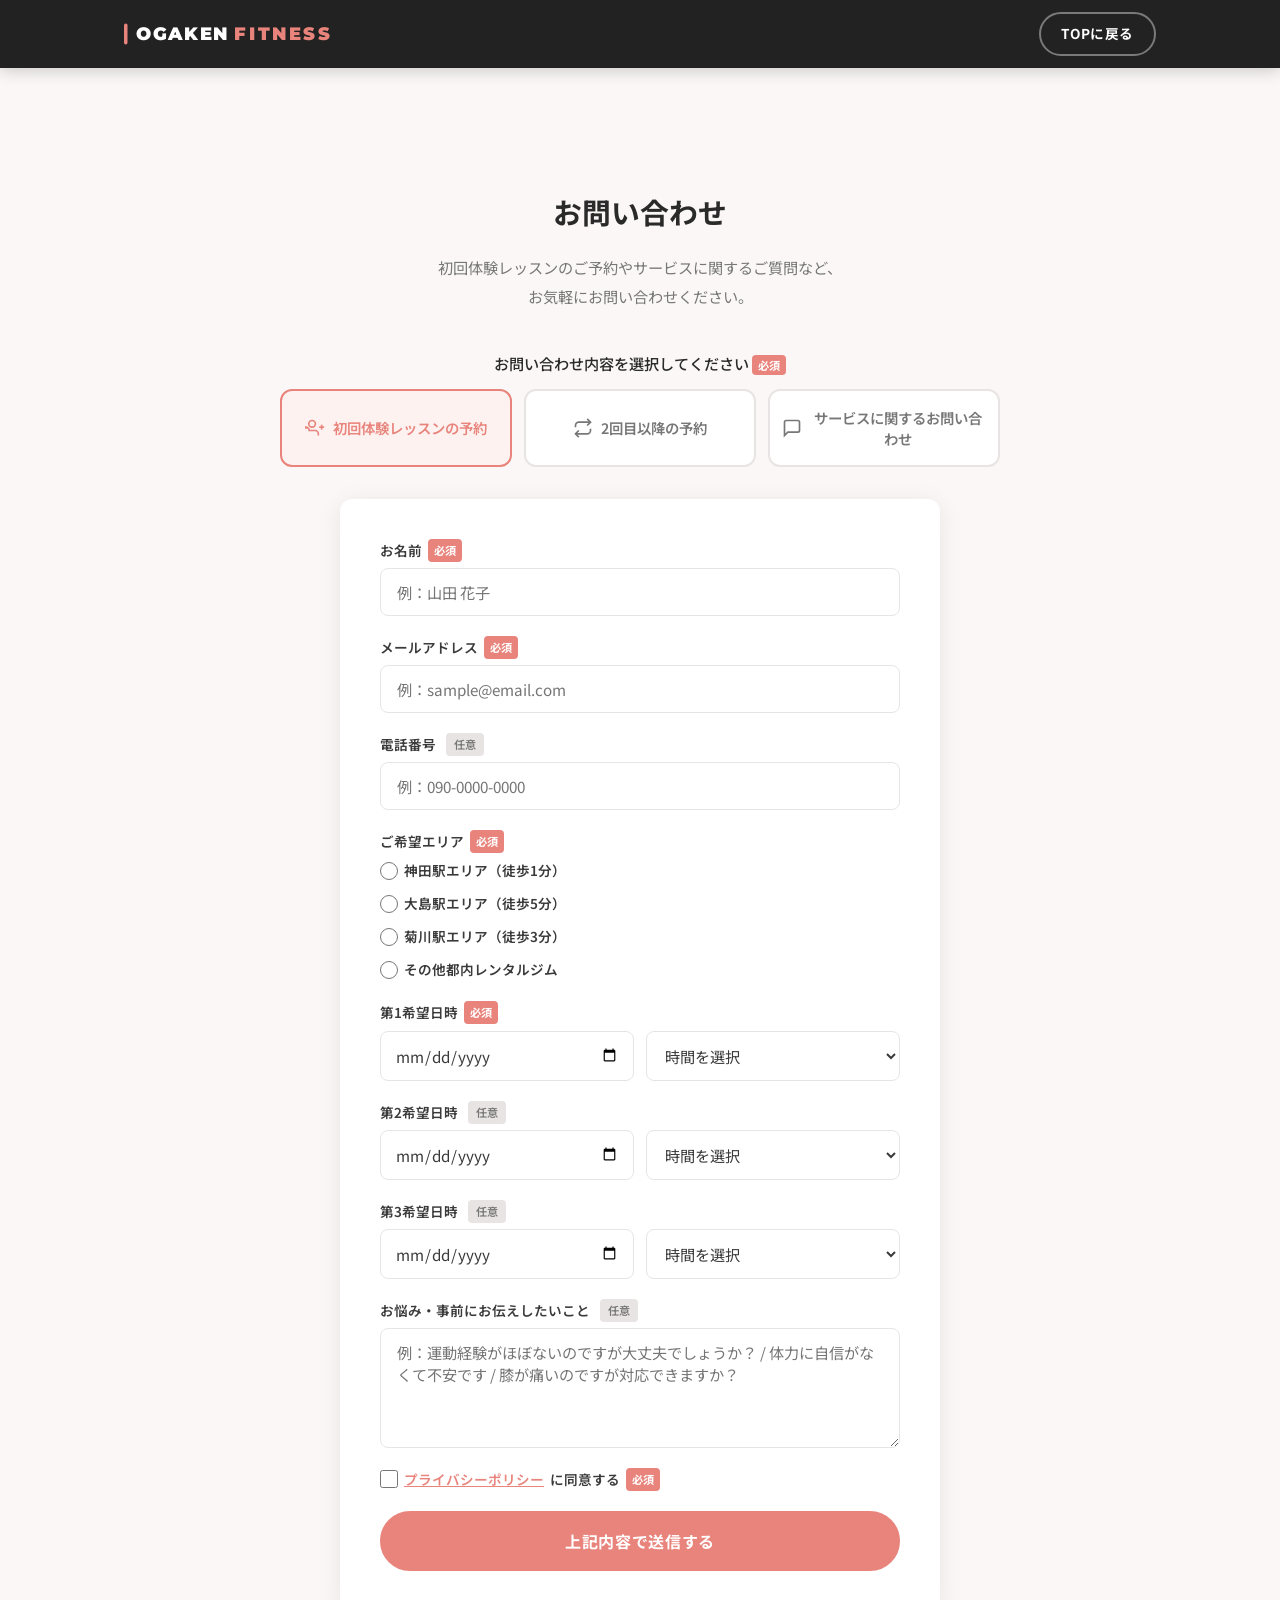
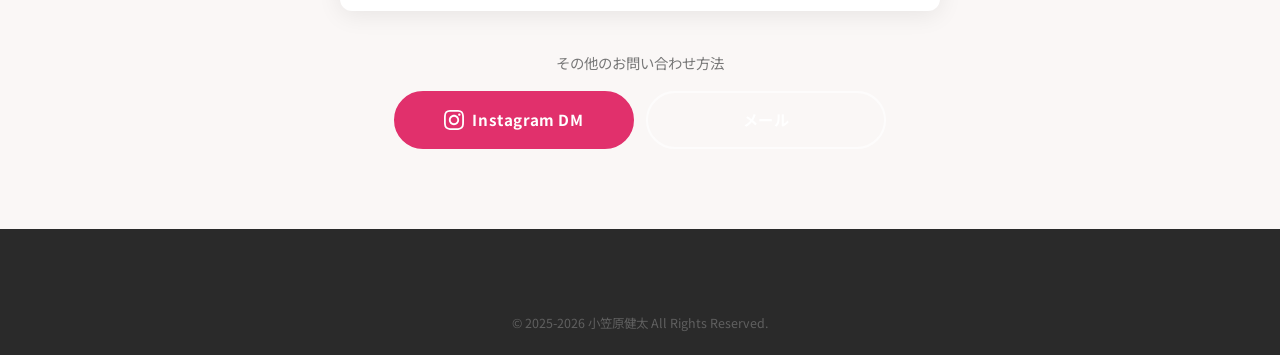
==== commit 05b70fcf: "お問い合わせページに第3希望日時と2回目以降の予約タブを追加 - 初回体験・2回目以降の両フォームに第3希望日時（任意）を追加 - 「2回目以降の予約」タブ新設（エリア・日時・プラン選択付き） - タ" ====
--- a/contact.html
+++ b/contact.html
@@ -41,6 +41,10 @@
             <svg viewBox="0 0 24 24" fill="none" stroke="currentColor" stroke-width="2" width="20" height="20"><path d="M16 21v-2a4 4 0 00-4-4H5a4 4 0 00-4-4v2"/><circle cx="8.5" cy="7" r="4"/><line x1="20" y1="8" x2="20" y2="14"/><line x1="23" y1="11" x2="17" y2="11"/></svg>
             初回体験レッスンの予約
           </button>
+          <button class="contact-tab" data-target="form-repeat">
+            <svg viewBox="0 0 24 24" fill="none" stroke="currentColor" stroke-width="2" width="20" height="20"><path d="M17 1l4 4-4 4"/><path d="M3 11V9a4 4 0 014-4h14"/><path d="M7 23l-4-4 4-4"/><path d="M21 13v2a4 4 0 01-4 4H3"/></svg>
+            2回目以降の予約
+          </button>
           <button class="contact-tab" data-target="form-inquiry">
             <svg viewBox="0 0 24 24" fill="none" stroke="currentColor" stroke-width="2" width="20" height="20"><path d="M21 15a2 2 0 01-2 2H7l-4 4V5a2 2 0 012-2h14a2 2 0 012 2z"/></svg>
             サービスに関するお問い合わせ
@@ -122,6 +126,27 @@
             </div>
           </div>
           <div class="form-group">
+            <label for="trial-date3">第3希望日時 <span class="optional">任意</span></label>
+            <div class="form-date-group">
+              <input type="date" id="trial-date3" name="date_3rd">
+              <select name="time_3rd">
+                <option value="">時間を選択</option>
+                <option value="09:00">09:00</option>
+                <option value="10:00">10:00</option>
+                <option value="11:00">11:00</option>
+                <option value="12:00">12:00</option>
+                <option value="13:00">13:00</option>
+                <option value="14:00">14:00</option>
+                <option value="15:00">15:00</option>
+                <option value="16:00">16:00</option>
+                <option value="17:00">17:00</option>
+                <option value="18:00">18:00</option>
+                <option value="19:00">19:00</option>
+                <option value="20:00">20:00</option>
+              </select>
+            </div>
+          </div>
+          <div class="form-group">
             <label for="trial-message">お悩み・事前にお伝えしたいこと <span class="optional">任意</span></label>
             <textarea id="trial-message" name="message" rows="4" placeholder="例：運動経験がほぼないのですが大丈夫でしょうか？ / 体力に自信がなくて不安です / 膝が痛いのですが対応できますか？"></textarea>
           </div>
@@ -135,7 +160,124 @@
         </form>
       </div>
 
-      <!-- Form B: General Inquiry -->
+      <!-- Form B: Repeat Reservation -->
+      <div class="contact-page__form-wrap" id="form-repeat" style="display:none;">
+        <form class="contact-form" action="https://formsubmit.co/o.mnktr0211+biz@gmail.com" method="POST">
+          <input type="hidden" name="_subject" value="【OGAKEN FITNESS】2回目以降のご予約">
+          <input type="hidden" name="_captcha" value="false">
+          <input type="hidden" name="_template" value="table">
+          <input type="text" name="_honey" style="display:none">
+          <input type="hidden" name="_next" value="https://ogaken5211.github.io/ogaken-fitness/thanks.html">
+          <input type="hidden" name="inquiry_type" value="2回目以降の予約">
+
+          <div class="form-group">
+            <label for="repeat-name">お名前 <span class="required">必須</span></label>
+            <input type="text" id="repeat-name" name="name" placeholder="例：山田 花子" required autocomplete="name">
+          </div>
+          <div class="form-group">
+            <label for="repeat-email">メールアドレス <span class="required">必須</span></label>
+            <input type="email" id="repeat-email" name="email" placeholder="例：sample@email.com" required autocomplete="email">
+          </div>
+          <div class="form-group">
+            <label for="repeat-tel">電話番号 <span class="optional">任意</span></label>
+            <input type="tel" id="repeat-tel" name="phone" placeholder="例：090-0000-0000" autocomplete="tel">
+          </div>
+          <div class="form-group">
+            <label>ご希望エリア <span class="required">必須</span></label>
+            <div class="form-radio-group">
+              <label class="form-radio"><input type="radio" name="area" value="神田駅エリア（徒歩1分）" required> 神田駅エリア（徒歩1分）</label>
+              <label class="form-radio"><input type="radio" name="area" value="大島駅エリア（徒歩5分）"> 大島駅エリア（徒歩5分）</label>
+              <label class="form-radio"><input type="radio" name="area" value="菊川駅エリア（徒歩3分）"> 菊川駅エリア（徒歩3分）</label>
+              <label class="form-radio"><input type="radio" name="area" value="その他都内レンタルジム"> その他都内レンタルジム</label>
+            </div>
+          </div>
+          <div class="form-group">
+            <label for="repeat-date1">第1希望日時 <span class="required">必須</span></label>
+            <div class="form-date-group">
+              <input type="date" id="repeat-date1" name="date_1st" required>
+              <select name="time_1st" required>
+                <option value="">時間を選択</option>
+                <option value="09:00">09:00</option>
+                <option value="10:00">10:00</option>
+                <option value="11:00">11:00</option>
+                <option value="12:00">12:00</option>
+                <option value="13:00">13:00</option>
+                <option value="14:00">14:00</option>
+                <option value="15:00">15:00</option>
+                <option value="16:00">16:00</option>
+                <option value="17:00">17:00</option>
+                <option value="18:00">18:00</option>
+                <option value="19:00">19:00</option>
+                <option value="20:00">20:00</option>
+              </select>
+            </div>
+          </div>
+          <div class="form-group">
+            <label for="repeat-date2">第2希望日時 <span class="optional">任意</span></label>
+            <div class="form-date-group">
+              <input type="date" id="repeat-date2" name="date_2nd">
+              <select name="time_2nd">
+                <option value="">時間を選択</option>
+                <option value="09:00">09:00</option>
+                <option value="10:00">10:00</option>
+                <option value="11:00">11:00</option>
+                <option value="12:00">12:00</option>
+                <option value="13:00">13:00</option>
+                <option value="14:00">14:00</option>
+                <option value="15:00">15:00</option>
+                <option value="16:00">16:00</option>
+                <option value="17:00">17:00</option>
+                <option value="18:00">18:00</option>
+                <option value="19:00">19:00</option>
+                <option value="20:00">20:00</option>
+              </select>
+            </div>
+          </div>
+          <div class="form-group">
+            <label for="repeat-date3">第3希望日時 <span class="optional">任意</span></label>
+            <div class="form-date-group">
+              <input type="date" id="repeat-date3" name="date_3rd">
+              <select name="time_3rd">
+                <option value="">時間を選択</option>
+                <option value="09:00">09:00</option>
+                <option value="10:00">10:00</option>
+                <option value="11:00">11:00</option>
+                <option value="12:00">12:00</option>
+                <option value="13:00">13:00</option>
+                <option value="14:00">14:00</option>
+                <option value="15:00">15:00</option>
+                <option value="16:00">16:00</option>
+                <option value="17:00">17:00</option>
+                <option value="18:00">18:00</option>
+                <option value="19:00">19:00</option>
+                <option value="20:00">20:00</option>
+              </select>
+            </div>
+          </div>
+          <div class="form-group">
+            <label for="repeat-plan">ご利用プラン <span class="optional">任意</span></label>
+            <select id="repeat-plan" name="plan">
+              <option value="">選択してください</option>
+              <option value="都度払い">都度払い</option>
+              <option value="3時間券">3時間券</option>
+              <option value="8時間券">8時間券</option>
+            </select>
+          </div>
+          <div class="form-group">
+            <label for="repeat-message">ご要望・連絡事項 <span class="optional">任意</span></label>
+            <textarea id="repeat-message" name="message" rows="4" placeholder="例：前回と同じメニューでお願いします / 肩周りを重点的にやりたいです"></textarea>
+          </div>
+          <div class="form-group">
+            <label class="form-checkbox">
+              <input type="checkbox" required>
+              <a href="privacy.html" target="_blank">プライバシーポリシー</a>に同意する <span class="required">必須</span>
+            </label>
+          </div>
+          <button type="submit" class="btn btn--primary btn--full btn--lg">上記内容で送信する</button>
+        </form>
+      </div>
+
+      <!-- Form C: General Inquiry -->
       <div class="contact-page__form-wrap" id="form-inquiry" style="display:none;">
         <form class="contact-form" action="https://formsubmit.co/o.mnktr0211+biz@gmail.com" method="POST">
           <input type="hidden" name="_subject" value="【OGAKEN FITNESS】サービスに関するお問い合わせ">
--- a/style.css
+++ b/style.css
@@ -1523,7 +1523,7 @@
 .contact-page__tabs {
   display: flex;
   gap: 12px;
-  max-width: 600px;
+  max-width: 720px;
   margin: 0 auto;
 }
 .contact-tab {
